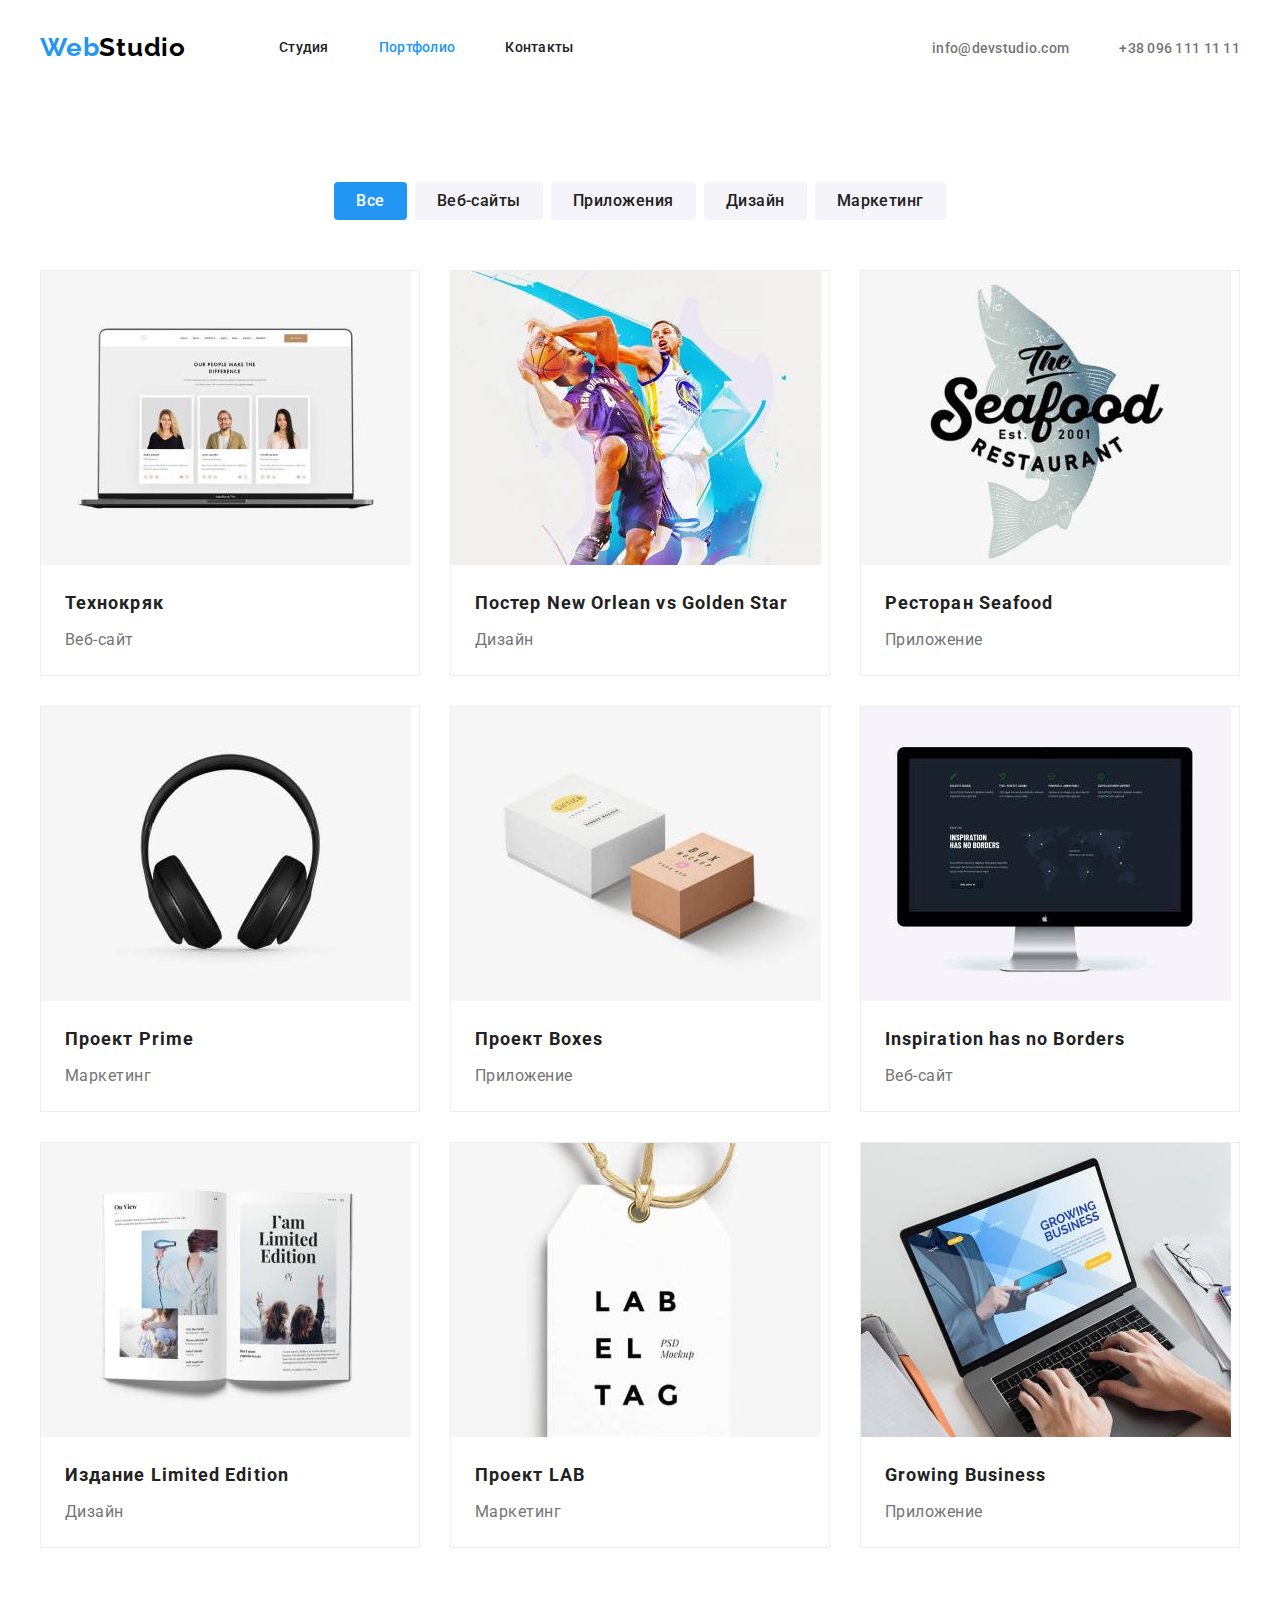
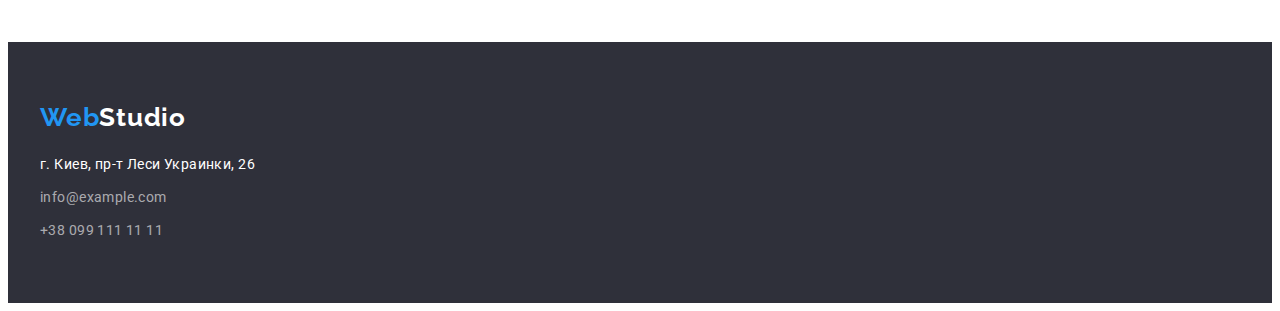
==== portfolio.html @ 149866d8 "Start HW 4" ====
<!DOCTYPE html>
<html lang="ru">
  <head>
    <meta charset="UTF-8" />
    <meta http-equiv="X-UA-Compatible" content="IE=edge" />
    <meta name="viewport" content="width=device-width, initial-scale=1.0" />
    <title lang="en">Portfolio</title>
    <link rel="preconnect" href="https://fonts.googleapis.com" />
    <link rel="preconnect" href="https://fonts.gstatic.com" crossorigin />
    <link href="https://fonts.googleapis.com/css2?family=Raleway:wght@700&family=Roboto:wght@400;500;700&display=swap" rel="stylesheet"/>
    <link rel="stylesheet" href="https://cdnjs.cloudflare.com/ajax/libs/modern-normalize/1.1.0/modern-normalize.min.css" integrity="sha512-wpPYUAdjBVSE4KJnH1VR1HeZfpl1ub8YT/NKx4PuQ5NmX2tKuGu6U/JRp5y+Y8XG2tV+wKQpNHVUX03MfMFn9Q==" crossorigin="anonymous" referrerpolicy="no-referrer"/>
    <link rel="stylesheet" href="./css/styles.css" />
  </head>
  <body>
    <header>
      <div class="container header-container">
        <nav class="header-nav">
          <a class="logo header-logo link" href="#" lang="en"
            ><span class="logo-first link">Web</span><span class="logo-second link">Studio</span></a>
          <ul class="list menu-list">
            <li class="menu-item"><a class="menu-link link" href="./index.html">Студия</a></li>
            <li class="menu-item">
              <a class="menu-link link current" href="/">Портфолио</a>
            </li>
            <li class="menu-item"><a class="menu-link link" href="#">Контакты</a></li>
          </ul>
        </nav>
        <ul class="list adress-list">
          <li class="adress-item">
            <a class="adress-link link" href="mailto:info@devstudio.com">info@devstudio.com</a>
          </li>
          <li class="adress-item">
            <a class="adress-link link" href="tel:+380961111111">+38 096 111 11 11</a>
          </li>
        </ul>
      </div>
    </header>
    <main>
      <section class="section">
        <div class="container">
          <h1 class="visually-hidden" lang="en">filters</h1>
          <ul class="list filter-list">
            <li class="filter-item">
              <button class="button filter-button current" type="button">Все</button>
            </li>
            <li class="filter-item">
              <button class="button filter-button" type="button">Веб-сайты</button>
            </li>
            <li class="filter-item">
              <button class="button filter-button" type="button">Приложения</button>
            </li>
            <li class="filter-item">
              <button class="button filter-button" type="button">Дизайн</button>
            </li>
            <li class="filter-item">
              <button class="button filter-button" type="button">Маркетинг</button>
            </li>
          </ul>
          <ul class="list project-list">
            <li class="projects-item">
              <a class="link" href="#">
                <img src="./images/employees.jpg" alt="Технокряк" width="370" height="294" />
                <div class="projects-container">
                  <h2 class="projects-title">Технокряк</h2>
                  <p class="project-text">Веб-сайт</p>
                </div>
              </a>
            </li>
            <li class="projects-item">
              <a class="link" href="#">
                <img src="./images/New_Orlean_vs_Golden_Star.jpg" alt="Постер New Orlean vs Golden Star" width="370" height="294"/>
                <div class="projects-container">
                  <h2 class="projects-title">Постер New Orlean vs Golden Star</h2>
                  <p class="project-text">Дизайн</p>
                </div>
              </a>
            </li>
            <li class="projects-item">
              <a class="link" href="#">
                <img src="./images/Seafood.jpg" alt="Ресторан Seafood" width="370" height="294" />
                <div class="projects-container">
                  <h2 class="projects-title">Ресторан Seafood</h2>
                  <p class="project-text">Приложение</p>
                </div>
              </a>
            </li>
            <li class="projects-item">
              <a class="link" href="#">
                <img src="./images/Prime.jpg" alt="Проект Prime" width="370" height="294" />
                <div class="projects-container">
                  <h2 class="projects-title">Проект Prime</h2>
                  <p class="project-text">Маркетинг</p>
                </div>
              </a>
            </li>
            <li class="projects-item">
              <a class="link" href="#">
                <img src="./images/Boxes.jpg" alt="Проект Boxes" width="370" height="294" />
                <div class="projects-container">
                  <h2 class="projects-title">Проект Boxes</h2>
                  <p class="project-text">Приложение</p>
                </div>
              </a>
            </li>
            <li class="projects-item">
              <a class="link" href="#">
                <img src="./images/Inspiration.jpg" alt="Inspiration has no Borders" width="370" height="294"/>
                <div class="projects-container">
                  <h2 class="projects-title" lang="en">Inspiration has no Borders</h2>
                  <p class="project-text">Веб-сайт</p>
                </div>
              </a>
            </li>
            <li class="projects-item">
              <a class="link" href="#">
                <img src="./images/Limited_Edition.jpg" alt="Издание Limited Edition" width="370" height="294"/>
                <div class="projects-container">
                  <h2 class="projects-title">Издание Limited Edition</h2>
                  <p class="project-text">Дизайн</p>
                </div>
              </a>
            </li>
            <li class="projects-item">
              <a class="link" href="#">
                <img src="./images/LAB.jpg" alt="Проект LAB" width="370" height="294" />
                <div class="projects-container">
                  <h2 class="projects-title">Проект LAB</h2>
                  <p class="project-text">Маркетинг</p>
                </div>
              </a>
            </li>
            <li class="projects-item">
              <a class="link" href="#">
                <img src="./images/Growing_Business.jpg" alt="Growing Business" width="370" height="294"/>
                <div class="projects-container">
                  <h2 class="projects-title" lang="en">Growing Business</h2>
                  <p class="project-text">Приложение</p>
              </div>
              </a>
            </li>
          </ul>
        </div>
      </section>
    </main>
    <footer class="footer-hero">
      <div class="container footer-container">
        <a class="logo footer-logo" href="./index.html" lang="en"><span class="logo-first">Web</span><span class="logo-third">Studio</span></a>
        <address class="address">
          <ul class="footer-adress list">
            <li class="footer-item">
              <a class="footer-address-link link" href="https://goo.gl/maps/7NXjb8yNVrLGPsfN6" target="_blank" rel="noopener noreferrer" >г. Киев, пр-т Леси Украинки, 26</a>
            </li>
            <li class="footer-item">
              <a class="footer-address-list link" href="mailto:info@example.com">info@example.com</a>
            </li>
            <li class="footer-item">
              <a class="footer-address-list link" href="tel:+380991111111">+38 099 111 11 11</a>
            </li>
          </ul>
        </address>
      </div>
    </footer>
  </body>
</html>
---- css/styles.css ----
:root {
    --white-color: #ffffff;
    --header-title-color: #212121;
    --primary-text-color: #757575;
    --second-text-color: rgba(255, 255, 255, 0.6);
    --accent-color: #2196f3;
    --focus-hover-color: #188ce8;
    --first-accent-color: #000000;
    --about-us-color: #f5f4fa;
    --background-hero-footer-color: #2f303a;
  }
  
  p,
  h1,
  h2,
  h3,
  h4,
  h5,
  h6 {
    margin: 0;
  }
  
  ul {
    margin: 0;
    padding: 0;
  }
  
  button {
    cursor: pointer;
  }
  
  img {
    max-width: 100%;
    height: auto;
    display: block;
  }
  
  body {
    font-family: 'Roboto', sans-serif;
  }
  
  .container {
    width: 1200px;
    padding-left: 15px;
    padding-right: 15px;
    margin-left: auto;
    margin-right: auto;
  }
  
  .list {
    list-style: none;
  }
  
  a {
    text-decoration: none;
  }
  
  .btn-bold {
    font-family: inherit;
    font-weight: 700;
    font-size: 16px;
    line-height: 1.86;
    background-color: var(--accent-color);
    align-items: center;
    text-align: center;
    letter-spacing: 0.06em;
    color: var(--white-color);
    box-shadow: 0px 4px 4px rgba(0, 0, 0, 0.15);
    border-radius: 4px;
    border: none;
    padding: 10px 32px;
    margin-top: 30px;
  }
  
  .btn-bold:hover,
  .btn-bold:focus {
    color: var(--white-color);
    background-color: var(--focus-hover-color);
  }
  
  .filter-button {
    font-family: inherit;
    font-weight: 500;
    font-size: 16px;
    line-height: 1.63;
    text-align: center;
    letter-spacing: 0.03em;
    color: var(--header-title-color);
    cursor: pointer;
    background-color: var(--about-us-color);
    border-radius: 4px;
    border: none;
    padding: 6px 22px;
  }
  
  .filter-button:hover,
  .filter-button:focus {
    color: var(--white-color);
    background-color: var(--accent-color);
  }
  
  /* ----------------------heder------------------- */
  .header-container {
    display: flex;
    align-items: center;
    border-bottom: 1px;
  }
  
  .header-nav {
    display: flex;
    align-items: center;
  }
  
  .header-logo {
    margin-right: 93px;
    padding-top: 24px;
    padding-bottom: 25px;
  }
  
  .logo {
    font-family: Raleway, sans-serif;
    font-weight: 700;
    font-size: 26px;
    line-height: 1.19;
    letter-spacing: 0.03em;
  }
  
  .logo-first {
    color: var(--accent-color);
  }
  
  .logo-second {
    color: var(--first-accent-color);
  }
  
  .menu-item {
    display: flex;
  }
  
  .menu-item:not(:last-child) {
    margin-right: 50px;
  }
  
  .menu-link.current {
    color: var(--accent-color);
  }
  
  .menu-list {
    display: flex;
  }
  
  .menu-link {
    font-weight: 500;
    font-size: 14px;
    line-height: 1.14;
    letter-spacing: 0.02em;
    color: var(--header-title-color);
  }
  
  .adress-link {
    font-weight: 500;
    font-size: 14px;
    line-height: 1.14;
    letter-spacing: 0.02em;
    color: var(--primary-text-color);
  }
  
  .adress-item:not(:first-child) {
    margin-left: 50px;
  }
  
  .adress-link:focus,
  .adress-link:hover {
    color: var(--accent-color);
  }
  
  .adress-list {
    display: flex;
    margin-left: auto;
  }
  .menu-link:hover,
  .menu-link:focus {
    color: var(--accent-color);
  }
  
  /*---------------------hero-----------------------*/
  .hero {
    background-color: var(--background-hero-footer-color);
    padding-top: 200px;
    padding-bottom: 200px;
    text-align: center;
  }
  
  .hero-main {
    font-weight: 900;
    font-size: 44px;
    line-height: 1.36;
    letter-spacing: 0.06em;
    text-transform: uppercase;
    color: var(--white-color);
    text-align: center;
    letter-spacing: 0.06em;
    text-transform: uppercase;
  }
  
  .section {
    padding-top: 94px;
    padding-bottom: 94px;
  }
  
  .visually-hidden {
    position: absolute;
    clip: rect(0 0 0 0);
    width: 1px;
    height: 1px;
    margin: -1px;
  }
  
  .advantage {
    display: flex;
  }
  .advantage-item {
    width: 270px;
  }
  
  .advantage-item:not(:last-child) {
    margin-right: 30px;
  }
  
  .advantage-title {
    font-weight: 700;
    font-size: 14px;
    line-height: 1.14;
    letter-spacing: 0.03em;
    text-transform: uppercase;
    color: var(--header-title-color);
    margin-bottom: 10px;
  }
  
  .advantage-text {
    font-size: 14px;
    line-height: 1.71;
    letter-spacing: 0.03em;
    color: var(--primary-text-color);
  }
  
  .works-section {
    padding-top: 0;
  }
  
  .team-section {
    background-color: var(--about-us-color);
  }
  
  .works-title {
    font-weight: 700;
    font-size: 36px;
    line-height: 1.17;
    text-align: center;
    letter-spacing: 0.03em;
    color: var(--header-title-color);
    margin-bottom: 50px;
  }
  
  .works-list {
    display: flex;
  }
  
  .works-item:not(:last-child) {
    margin-right: 30px;
  }
  
  .team-list {
    display: flex;
  }
  
  .team-item-container {
    background-color: var(--white-color);
    box-shadow: 0px 1px 3px rgba(0, 0, 0, 0.12), 0px 1px 1px rgba(0, 0, 0, 0.14),
      0px 2px 1px rgba(0, 0, 0, 0.2);
    border-radius: 0px 0px 4px 4px;
    padding-top: 30px;
    padding-bottom: 30px;
  }
  .team-item:not(:last-child) {
    margin-right: 30px;
  }
  .team-name {
    font-weight: 500;
    font-size: 16px;
    line-height: 1.19;
    text-align: center;
    letter-spacing: 0.03em;
    color: var(--header-title-color);
  }
  
  .team-position {
    font-size: 16px;
    line-height: 1.19;
    text-align: center;
    letter-spacing: 0.03em;
    color: var(--primary-text-color);
    margin-top: 10px;
  }
  
  /*-------------------projects------------------*/
  .section {
    padding-top: 94px;
    padding-bottom: 94px;
  }
  
  .filter-button.current {
    color: var(--white-color);
    background-color: var(--accent-color);
  }
  
  .filter-list {
    margin-bottom: 50px;
    display: flex;
    justify-content: center;
  }
  
  .filter-item:not(:last-child) {
    margin-right: 8px;
  }
  
  .project-list {
    display: flex;
    flex-wrap: wrap;
    margin-left: -30px;
    margin-bottom: -30px;
  }
  
  .projects-item {
    background: var(--white-color);
    border: 1px solid #eeeeee;
    box-sizing: border-box;
    width: 370px;
  }
  
  .projects-item {
    flex-basis: calc(100% / 3 - 30px);
    margin-left: 30px;
    margin-bottom: 30px;
  }
  
  .projects-container {
    padding-top: 20px;
    padding-left: 24px;
    padding-right: 24px;
    padding-bottom: 20px;
  }
  
  .projects-title {
    font-weight: 700;
    font-size: 18px;
    line-height: 2;
    letter-spacing: 0.06em;
    color: var(--header-title-color);
  }
  
  .project-text {
    font-size: 16px;
    line-height: 1.88;
    letter-spacing: 0.03em;
    color: var(--primary-text-color);
    margin-top: 4px;
  }
  /*------------------footer------------------*/
  
  .footer-hero {
    padding-top: 60px;
    padding-bottom: 60px;
    background-color: var(--background-hero-footer-color);
  }
  
  .footer-logo {
    display: block;
    margin-bottom: 20px;
  }
  
  .footer-address-link {
    font-style: normal;
    font-size: 14px;
    line-height: 1.71;
    letter-spacing: 0.03em;
    color: var(--white-color);
  }
  
  .footer-item:not(:last-child) {
    margin-bottom: 9px;
  }
  
  .footer-address-list {
    font-style: normal;
    font-size: 14px;
    line-height: 1.71;
    letter-spacing: 0.03em;
    color: var(--second-text-color);
  }
  
  .logo-third {
    font-family: Raleway;
    font-style: normal;
    font-weight: 700;
    font-size: 26px;
    line-height: 1.19;
    letter-spacing: 0.03em;
    color: var(--white-color);
  }
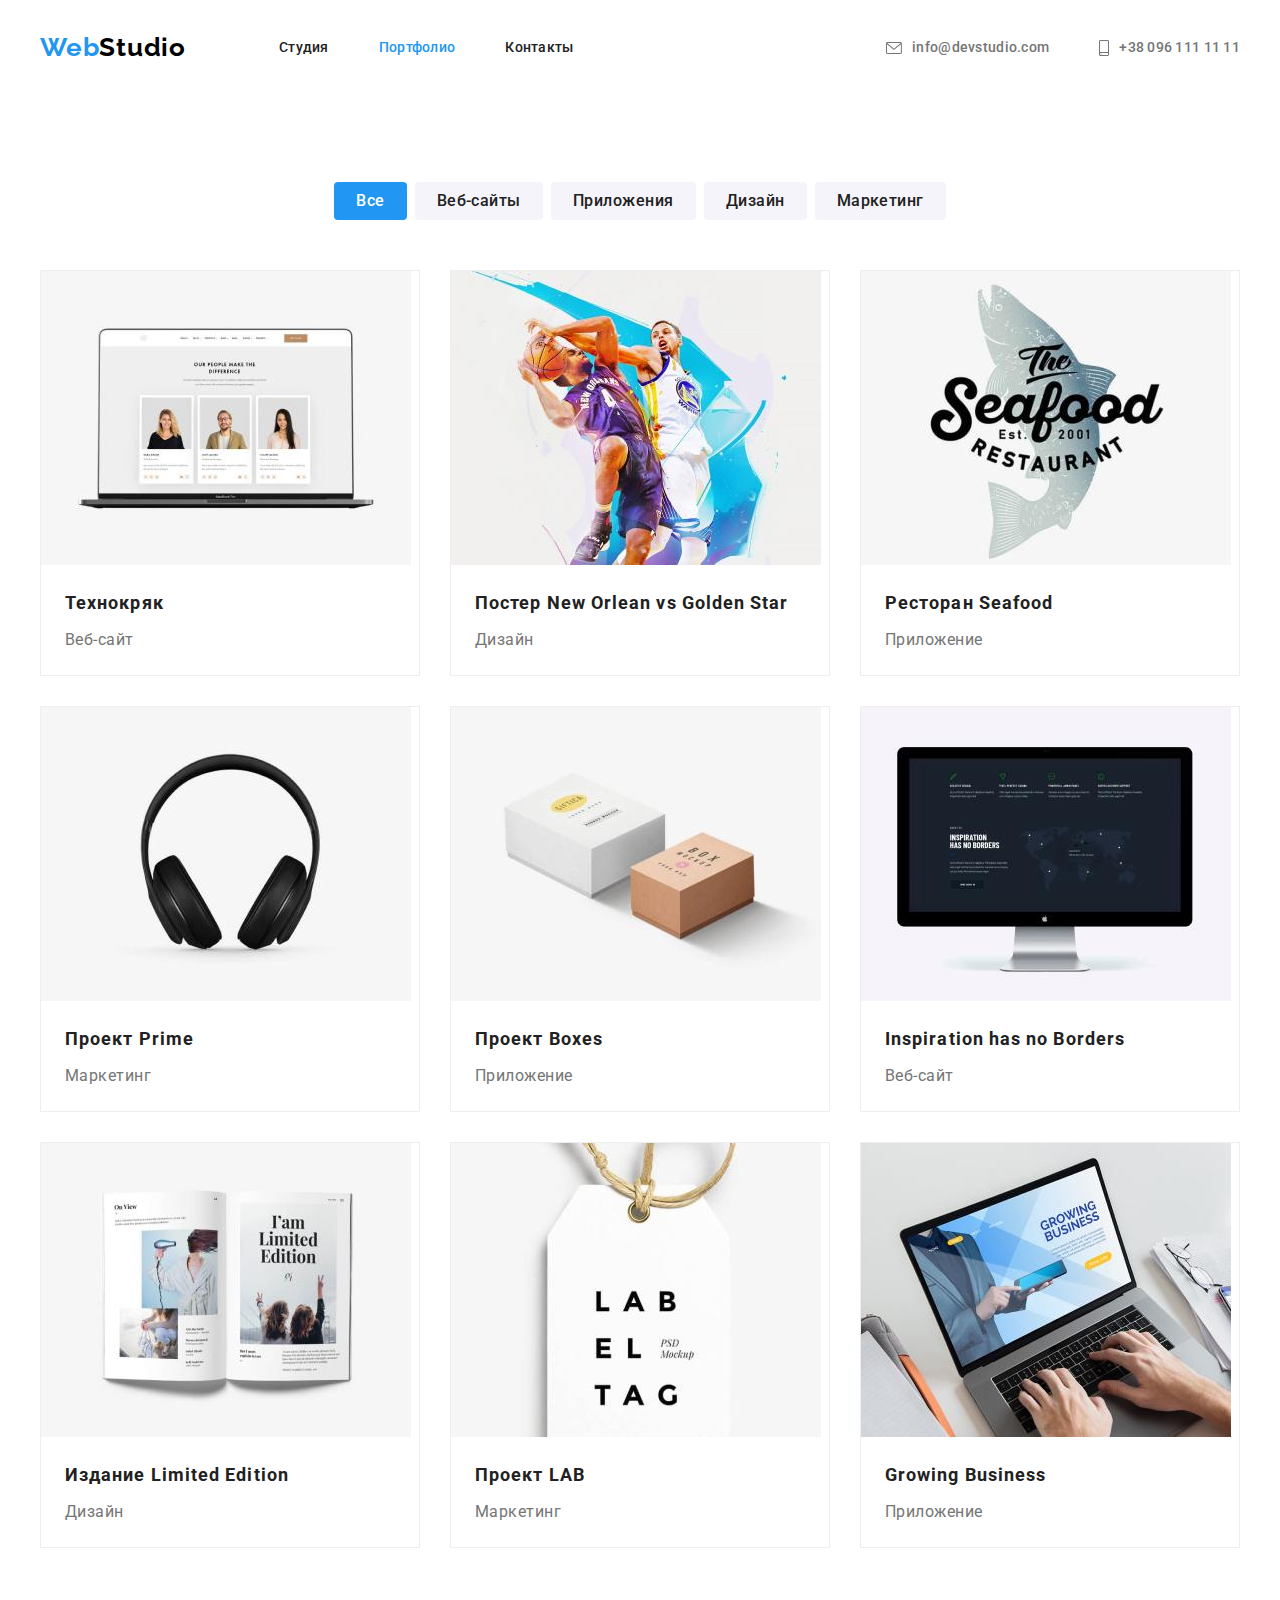
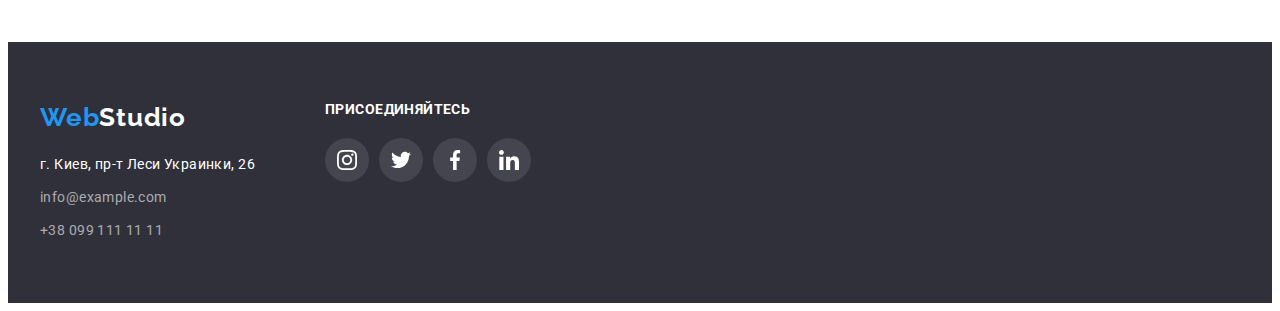
==== commit a885718e: "Ready" ====
--- a/portfolio.html
+++ b/portfolio.html
@@ -27,10 +27,14 @@
         </nav>
         <ul class="list adress-list">
           <li class="adress-item">
-            <a class="adress-link link" href="mailto:info@devstudio.com">info@devstudio.com</a>
+            <a class="adress-link link" href="mailto:info@devstudio.com">
+              <svg class="adress-icon" width="16" height="12">
+                <use href="./images/icons.svg#icon-envelope"></use></svg>info@devstudio.com</a>
           </li>
           <li class="adress-item">
-            <a class="adress-link link" href="tel:+380961111111">+38 096 111 11 11</a>
+            <a class="adress-link link" href="tel:+380961111111">
+              <svg class="adress-icon" width="10" height="16">
+                <use href="./images/icons.svg#icon-smartphone"></use></svg>+38 096 111 11 11</a>
           </li>
         </ul>
       </div>
@@ -58,7 +62,7 @@
           </ul>
           <ul class="list project-list">
             <li class="projects-item">
-              <a class="link" href="#">
+              <a class="link project-link" href="#">
                 <img src="./images/employees.jpg" alt="Технокряк" width="370" height="294" />
                 <div class="projects-container">
                   <h2 class="projects-title">Технокряк</h2>
@@ -67,7 +71,7 @@
               </a>
             </li>
             <li class="projects-item">
-              <a class="link" href="#">
+              <a class="link project-link" href="#">
                 <img src="./images/New_Orlean_vs_Golden_Star.jpg" alt="Постер New Orlean vs Golden Star" width="370" height="294"/>
                 <div class="projects-container">
                   <h2 class="projects-title">Постер New Orlean vs Golden Star</h2>
@@ -76,7 +80,7 @@
               </a>
             </li>
             <li class="projects-item">
-              <a class="link" href="#">
+              <a class="link project-link" href="#">
                 <img src="./images/Seafood.jpg" alt="Ресторан Seafood" width="370" height="294" />
                 <div class="projects-container">
                   <h2 class="projects-title">Ресторан Seafood</h2>
@@ -85,7 +89,7 @@
               </a>
             </li>
             <li class="projects-item">
-              <a class="link" href="#">
+              <a class="link project-link" href="#">
                 <img src="./images/Prime.jpg" alt="Проект Prime" width="370" height="294" />
                 <div class="projects-container">
                   <h2 class="projects-title">Проект Prime</h2>
@@ -94,7 +98,7 @@
               </a>
             </li>
             <li class="projects-item">
-              <a class="link" href="#">
+              <a class="link project-link" href="#">
                 <img src="./images/Boxes.jpg" alt="Проект Boxes" width="370" height="294" />
                 <div class="projects-container">
                   <h2 class="projects-title">Проект Boxes</h2>
@@ -103,7 +107,7 @@
               </a>
             </li>
             <li class="projects-item">
-              <a class="link" href="#">
+              <a class="link project-link" href="#">
                 <img src="./images/Inspiration.jpg" alt="Inspiration has no Borders" width="370" height="294"/>
                 <div class="projects-container">
                   <h2 class="projects-title" lang="en">Inspiration has no Borders</h2>
@@ -112,7 +116,7 @@
               </a>
             </li>
             <li class="projects-item">
-              <a class="link" href="#">
+              <a class="link project-link" href="#">
                 <img src="./images/Limited_Edition.jpg" alt="Издание Limited Edition" width="370" height="294"/>
                 <div class="projects-container">
                   <h2 class="projects-title">Издание Limited Edition</h2>
@@ -121,7 +125,7 @@
               </a>
             </li>
             <li class="projects-item">
-              <a class="link" href="#">
+              <a class="link project-link" href="#">
                 <img src="./images/LAB.jpg" alt="Проект LAB" width="370" height="294" />
                 <div class="projects-container">
                   <h2 class="projects-title">Проект LAB</h2>
@@ -130,7 +134,7 @@
               </a>
             </li>
             <li class="projects-item">
-              <a class="link" href="#">
+              <a class="link project-link" href="#">
                 <img src="./images/Growing_Business.jpg" alt="Growing Business" width="370" height="294"/>
                 <div class="projects-container">
                   <h2 class="projects-title" lang="en">Growing Business</h2>
@@ -144,20 +148,63 @@
     </main>
     <footer class="footer-hero">
       <div class="container footer-container">
-        <a class="logo footer-logo" href="./index.html" lang="en"><span class="logo-first">Web</span><span class="logo-third">Studio</span></a>
-        <address class="address">
+        <div class="address-container">
+          <a class="logo footer-logo" href="./index.html" lang="en"><span class="logo-first">Web</span><span class="logo-third">Studio</span></a>
+          <address class="address">
           <ul class="footer-adress list">
             <li class="footer-item">
-              <a class="footer-address-link link" href="https://goo.gl/maps/7NXjb8yNVrLGPsfN6" target="_blank" rel="noopener noreferrer" >г. Киев, пр-т Леси Украинки, 26</a>
+              <a
+                class="footer-address-link link"
+                href="https://goo.gl/maps/7NXjb8yNVrLGPsfN6"
+                target="_blank"
+                rel="noopener noreferrer"
+                >г. Киев, пр-т Леси Украинки, 26</a
+              >
             </li>
             <li class="footer-item">
-              <a class="footer-address-list link" href="mailto:info@example.com">info@example.com</a>
+              <a class="footer-address-list link" href="mailto:info@example.com"
+                >info@example.com</a
+              >
             </li>
             <li class="footer-item">
               <a class="footer-address-list link" href="tel:+380991111111">+38 099 111 11 11</a>
             </li>
           </ul>
         </address>
+      </div>
+      <div class="join-container">
+          <p class="connect-text">присоединяйтесь</p>
+          <ul class="list connect-list">
+            <li class="connect-item">
+              <a href="" class="link connect-link">
+                <svg class="connect-icon" width="20" height="20">
+                  <use href="./images/icons.svg#icon-instagram"></use>
+                </svg>
+              </a>
+            </li>
+            <li class="connect-item">
+              <a href="" class="link connect-link">
+                <svg class="connect-icon" width="20" height="20">
+                  <use href="./images/icons.svg#icon-twitter"></use>
+                </svg>
+              </a>
+            </li>
+            <li class="connect-item">
+              <a href="" class="link connect-link">
+                <svg class="connect-icon" width="20" height="20">
+                  <use href="./images/icons.svg#icon-facebook"></use>
+                </svg>
+              </a>
+            </li>
+            <li class="connect-item">
+              <a href="" class="link connect-link">
+                <svg class="connect-icon" width="20" height="20">
+                  <use href="./images/icons.svg#icon-linkedin"></use>
+                </svg>
+              </a>
+            </li>
+          </ul>
+        </div>
       </div>
     </footer>
   </body>
--- a/css/styles.css
+++ b/css/styles.css
@@ -1,411 +1,586 @@
 :root {
-    --white-color: #ffffff;
-    --header-title-color: #212121;
-    --primary-text-color: #757575;
-    --second-text-color: rgba(255, 255, 255, 0.6);
-    --accent-color: #2196f3;
-    --focus-hover-color: #188ce8;
-    --first-accent-color: #000000;
-    --about-us-color: #f5f4fa;
-    --background-hero-footer-color: #2f303a;
-  }
+  --white-color: #ffffff;
+  --header-title-color: #212121;
+  --primary-text-color: #757575;
+  --second-text-color: rgba(255, 255, 255, 0.6);
+  --accent-color: #2196f3;
+  --focus-hover-color: #188ce8;
+  --first-accent-color: #000000;
+  --about-us-color: #f5f4fa;
+  --background-hero-footer-color: #2f303a;
+}
+
+p,
+h1,
+h2,
+h3,
+h4,
+h5,
+h6 {
+  margin: 0;
+}
+
+ul {
+  margin: 0;
+  padding: 0;
+}
+
+button {
+  cursor: pointer;
+}
+
+img {
+  max-width: 100%;
+  height: auto;
+  display: block;
+}
+
+body {
+  font-family: 'Roboto', sans-serif;
+}
+
+.container {
+  width: 1200px;
+  padding-left: 15px;
+  padding-right: 15px;
+  margin-left: auto;
+  margin-right: auto;
+}
+
+.list {
+  list-style: none;
+}
+
+a {
+  text-decoration: none;
+}
+
+.btn-bold {
+  font-family: inherit;
+  font-weight: 700;
+  font-size: 16px;
+  line-height: 1.86;
+  background-color: var(--accent-color);
+  align-items: center;
+  text-align: center;
+  letter-spacing: 0.06em;
+  color: var(--white-color);
+  box-shadow: 0px 4px 4px rgba(0, 0, 0, 0.15);
+  border-radius: 4px;
+  border: none;
+  padding: 10px 32px;
+  margin-top: 30px;
+}
+
+.btn-bold:hover,
+.btn-bold:focus {
+  color: var(--white-color);
+  background-color: var(--focus-hover-color);
+}
+
+.filter-button {
+  font-family: inherit;
+  font-weight: 500;
+  font-size: 16px;
+  line-height: 1.63;
+  text-align: center;
+  letter-spacing: 0.03em;
+  color: var(--header-title-color);
+  cursor: pointer;
+  background-color: var(--about-us-color);
+  border-radius: 4px;
+  border: none;
+  padding: 6px 22px;
+}
+
+.filter-button:hover,
+.filter-button:focus {
+  color: var(--white-color);
+  background-color: var(--accent-color);
+  box-shadow: 0px 3px 1px rgba(0, 0, 0, 0.1), 0px 1px 2px rgba(0, 0, 0, 0.08), 0px 2px 2px rgba(0, 0, 0, 0.12);
+  border-radius: 4px;
+}
+
+/* ----------------------heder------------------- */
+.header-container {
+  display: flex;
+  align-items: center;
+  border-bottom: 1px;
+}
+
+.header-nav {
+  display: flex;
+  align-items: center;
+}
+
+.header-logo {
+  margin-right: 93px;
+  padding-top: 24px;
+  padding-bottom: 25px;
+}
+
+.logo {
+  font-family: Raleway, sans-serif;
+  font-weight: 700;
+  font-size: 26px;
+  line-height: 1.19;
+  letter-spacing: 0.03em;
+}
+
+.logo-first {
+  color: var(--accent-color);
+}
+
+.logo-second {
+  color: var(--first-accent-color);
+}
+
+.menu-item {
+  display: flex;
+}
+
+.menu-item:not(:last-child) {
+  margin-right: 50px;
+}
+
+.menu-link.current {
+  color: var(--accent-color);
+}
+
+.menu-list {
+  display: flex;
+}
+
+.menu-link {
+  font-weight: 500;
+  font-size: 14px;
+  line-height: 1.14;
+  letter-spacing: 0.02em;
+  color: var(--header-title-color);
+}
+
+.adress-link {
+  font-weight: 500;
+  font-size: 14px;
+  line-height: 1.14;
+  letter-spacing: 0.02em;
+  color: var(--primary-text-color);
+  display: flex;
+  align-items: center;
+}
+
+.adress-icon {
+  fill: var(--primary-text-color);
+  margin-right: 10px;
+}
+
+.adress-item:not(:first-child) {
+  margin-left: 50px;
+}
+
+.adress-link:focus,
+.adress-link:hover {
+  color: var(--accent-color);
+}
+
+.adress-link:hover .adress-icon,
+.adress-link:focus .adress-icon {
+  fill: var(--accent-color);
+}
+
+.adress-list {
+  display: flex;
+  margin-left: auto;
+}
+.menu-link:hover,
+.menu-link:focus {
+  color: var(--accent-color);
+}
+
+/*---------------------hero-----------------------*/
+.hero {
+  background-color: var(--background-hero-footer-color);
+  padding-top: 200px;
+  padding-bottom: 200px;
+  text-align: center;
+  background-image: linear-gradient(rgba(47, 48, 58, 0.4), rgba(47, 48, 58, 0.4)),
+    url(../images/overlay.jpg);
+  background-repeat: no-repeat;
+  background-size: cover;
+  background-position: center;
+  max-width: 1600px;
+  margin: 0 auto;
+}
+
+.hero-main {
+  font-weight: 900;
+  font-size: 44px;
+  line-height: 1.36;
+  letter-spacing: 0.06em;
+  text-transform: uppercase;
+  color: var(--white-color);
+  text-align: center;
+  letter-spacing: 0.06em;
+  text-transform: uppercase;
+}
+
+.section {
+  padding-top: 94px;
+  padding-bottom: 94px;
+}
+
+.visually-hidden {
+  position: absolute;
+  clip: rect(0 0 0 0);
+  width: 1px;
+  height: 1px;
+  margin: -1px;
+}
+
+.advantage {
+  display: flex;
+}
+
+.advantage-item {
+  width: 270px;
+}
+
+.advantage-item:not(:last-child) {
+  margin-right: 30px;
+}
+
+.adventage-icon {
+  padding-top: 25px;
+  padding-bottom: 25px;
+  background-color: #f5f4fa;
+  text-align: center;
+}
+
+.advantage-title {
+  font-weight: 700;
+  font-size: 14px;
+  line-height: 1.14;
+  letter-spacing: 0.03em;
+  text-transform: uppercase;
+  color: var(--header-title-color);
+  margin-top: 30px;
+  margin-bottom: 10px;
+}
+
+.advantage-text {
+  font-size: 14px;
+  line-height: 1.71;
+  letter-spacing: 0.03em;
+  color: var(--primary-text-color);
+}
+
+.works-section {
+  padding-top: 0;
+}
+
+.team-section {
+  background-color: var(--about-us-color);
+}
+
+.works-title {
+  font-weight: 700;
+  font-size: 36px;
+  line-height: 1.17;
+  text-align: center;
+  letter-spacing: 0.03em;
+  color: var(--header-title-color);
+  margin-bottom: 50px;
+}
+
+.works-list {
+  display: flex;
+}
+
+.works-item:not(:last-child) {
+  margin-right: 30px;
+}
+
+.team-list {
+  display: flex;
+}
+
+.team-item-container {
+  background-color: var(--white-color);
+  box-shadow: 0px 1px 3px rgba(0, 0, 0, 0.12), 0px 1px 1px rgba(0, 0, 0, 0.14),
+    0px 2px 1px rgba(0, 0, 0, 0.2);
+  border-radius: 0px 0px 4px 4px;
+  padding-top: 30px;
+  padding-bottom: 30px;
+}
+
+.team-item:not(:last-child) {
+  margin-right: 30px;
+}
+
+.team-name {
+  font-weight: 500;
+  font-size: 16px;
+  line-height: 1.19;
+  text-align: center;
+  letter-spacing: 0.03em;
+  color: var(--header-title-color);
+}
+
+.team-position {
+  font-size: 16px;
+  line-height: 1.19;
+  text-align: center;
+  letter-spacing: 0.03em;
+  color: var(--primary-text-color);
+  margin-top: 10px;
+  margin-bottom: 16px;
+}
+
+.social-list {
+  display: flex;
+  justify-content: center;
+}
+
+.social-item {
+  width: 44px;
+  height: 44px;
+}
+
+.social-item:not(:last-child) {
+  margin-right: 10px;
+}
+
+.social-icon {
+  fill: #afb1b8;
+}
+
+.social-link {
+  width: 100%;
+  height: 100%;
+  background-color: var(--white-color);
+  border-radius: 50%;
+  display: block;
+  display: flex;
+  align-items: center;
+  justify-content: center;
+}
+
+.social-link:hover,
+.social-link:focus {
+  background-color: var(--accent-color);
+}
+
+.social-link:hover .social-icon,
+.social-link:focus .social-icon {
+  fill: var(--white-color);
+}
+
+.client-list {
+  display: flex;
+}
+
+.client-item:not(:last-child) {
+  margin-right: 30px;
+}
+
+.client-link {
+  width: 170px;
+  height: 92px;
+  border: 1px solid #AFB1B8;
+  box-sizing: border-box;
+  border-radius: 4px;
+  display: block;
+  display: flex;
+  align-items: center;
+  justify-content: center;
   
-  p,
-  h1,
-  h2,
-  h3,
-  h4,
-  h5,
-  h6 {
-    margin: 0;
-  }
-  
-  ul {
-    margin: 0;
-    padding: 0;
-  }
-  
-  button {
-    cursor: pointer;
-  }
-  
-  img {
-    max-width: 100%;
-    height: auto;
-    display: block;
-  }
-  
-  body {
-    font-family: 'Roboto', sans-serif;
-  }
-  
-  .container {
-    width: 1200px;
-    padding-left: 15px;
-    padding-right: 15px;
-    margin-left: auto;
-    margin-right: auto;
-  }
-  
-  .list {
-    list-style: none;
-  }
-  
-  a {
-    text-decoration: none;
-  }
-  
-  .btn-bold {
-    font-family: inherit;
-    font-weight: 700;
-    font-size: 16px;
-    line-height: 1.86;
-    background-color: var(--accent-color);
-    align-items: center;
-    text-align: center;
-    letter-spacing: 0.06em;
-    color: var(--white-color);
-    box-shadow: 0px 4px 4px rgba(0, 0, 0, 0.15);
-    border-radius: 4px;
-    border: none;
-    padding: 10px 32px;
-    margin-top: 30px;
-  }
-  
-  .btn-bold:hover,
-  .btn-bold:focus {
-    color: var(--white-color);
-    background-color: var(--focus-hover-color);
-  }
-  
-  .filter-button {
-    font-family: inherit;
-    font-weight: 500;
-    font-size: 16px;
-    line-height: 1.63;
-    text-align: center;
-    letter-spacing: 0.03em;
-    color: var(--header-title-color);
-    cursor: pointer;
-    background-color: var(--about-us-color);
-    border-radius: 4px;
-    border: none;
-    padding: 6px 22px;
-  }
-  
-  .filter-button:hover,
-  .filter-button:focus {
-    color: var(--white-color);
-    background-color: var(--accent-color);
-  }
-  
-  /* ----------------------heder------------------- */
-  .header-container {
-    display: flex;
-    align-items: center;
-    border-bottom: 1px;
-  }
-  
-  .header-nav {
-    display: flex;
-    align-items: center;
-  }
-  
-  .header-logo {
-    margin-right: 93px;
-    padding-top: 24px;
-    padding-bottom: 25px;
-  }
-  
-  .logo {
-    font-family: Raleway, sans-serif;
-    font-weight: 700;
-    font-size: 26px;
-    line-height: 1.19;
-    letter-spacing: 0.03em;
-  }
-  
-  .logo-first {
-    color: var(--accent-color);
-  }
-  
-  .logo-second {
-    color: var(--first-accent-color);
-  }
-  
-  .menu-item {
-    display: flex;
-  }
-  
-  .menu-item:not(:last-child) {
-    margin-right: 50px;
-  }
-  
-  .menu-link.current {
-    color: var(--accent-color);
-  }
-  
-  .menu-list {
-    display: flex;
-  }
-  
-  .menu-link {
-    font-weight: 500;
-    font-size: 14px;
-    line-height: 1.14;
-    letter-spacing: 0.02em;
-    color: var(--header-title-color);
-  }
-  
-  .adress-link {
-    font-weight: 500;
-    font-size: 14px;
-    line-height: 1.14;
-    letter-spacing: 0.02em;
-    color: var(--primary-text-color);
-  }
-  
-  .adress-item:not(:first-child) {
-    margin-left: 50px;
-  }
-  
-  .adress-link:focus,
-  .adress-link:hover {
-    color: var(--accent-color);
-  }
-  
-  .adress-list {
-    display: flex;
-    margin-left: auto;
-  }
-  .menu-link:hover,
-  .menu-link:focus {
-    color: var(--accent-color);
-  }
-  
-  /*---------------------hero-----------------------*/
-  .hero {
-    background-color: var(--background-hero-footer-color);
-    padding-top: 200px;
-    padding-bottom: 200px;
-    text-align: center;
-  }
-  
-  .hero-main {
-    font-weight: 900;
-    font-size: 44px;
-    line-height: 1.36;
-    letter-spacing: 0.06em;
-    text-transform: uppercase;
-    color: var(--white-color);
-    text-align: center;
-    letter-spacing: 0.06em;
-    text-transform: uppercase;
-  }
-  
-  .section {
-    padding-top: 94px;
-    padding-bottom: 94px;
-  }
-  
-  .visually-hidden {
-    position: absolute;
-    clip: rect(0 0 0 0);
-    width: 1px;
-    height: 1px;
-    margin: -1px;
-  }
-  
-  .advantage {
-    display: flex;
-  }
-  .advantage-item {
-    width: 270px;
-  }
-  
-  .advantage-item:not(:last-child) {
-    margin-right: 30px;
-  }
-  
-  .advantage-title {
-    font-weight: 700;
-    font-size: 14px;
-    line-height: 1.14;
-    letter-spacing: 0.03em;
-    text-transform: uppercase;
-    color: var(--header-title-color);
-    margin-bottom: 10px;
-  }
-  
-  .advantage-text {
-    font-size: 14px;
-    line-height: 1.71;
-    letter-spacing: 0.03em;
-    color: var(--primary-text-color);
-  }
-  
-  .works-section {
-    padding-top: 0;
-  }
-  
-  .team-section {
-    background-color: var(--about-us-color);
-  }
-  
-  .works-title {
-    font-weight: 700;
-    font-size: 36px;
-    line-height: 1.17;
-    text-align: center;
-    letter-spacing: 0.03em;
-    color: var(--header-title-color);
-    margin-bottom: 50px;
-  }
-  
-  .works-list {
-    display: flex;
-  }
-  
-  .works-item:not(:last-child) {
-    margin-right: 30px;
-  }
-  
-  .team-list {
-    display: flex;
-  }
-  
-  .team-item-container {
-    background-color: var(--white-color);
-    box-shadow: 0px 1px 3px rgba(0, 0, 0, 0.12), 0px 1px 1px rgba(0, 0, 0, 0.14),
-      0px 2px 1px rgba(0, 0, 0, 0.2);
-    border-radius: 0px 0px 4px 4px;
-    padding-top: 30px;
-    padding-bottom: 30px;
-  }
-  .team-item:not(:last-child) {
-    margin-right: 30px;
-  }
-  .team-name {
-    font-weight: 500;
-    font-size: 16px;
-    line-height: 1.19;
-    text-align: center;
-    letter-spacing: 0.03em;
-    color: var(--header-title-color);
-  }
-  
-  .team-position {
-    font-size: 16px;
-    line-height: 1.19;
-    text-align: center;
-    letter-spacing: 0.03em;
-    color: var(--primary-text-color);
-    margin-top: 10px;
-  }
-  
-  /*-------------------projects------------------*/
-  .section {
-    padding-top: 94px;
-    padding-bottom: 94px;
-  }
-  
-  .filter-button.current {
-    color: var(--white-color);
-    background-color: var(--accent-color);
-  }
-  
-  .filter-list {
-    margin-bottom: 50px;
-    display: flex;
-    justify-content: center;
-  }
-  
-  .filter-item:not(:last-child) {
-    margin-right: 8px;
-  }
-  
-  .project-list {
-    display: flex;
-    flex-wrap: wrap;
-    margin-left: -30px;
-    margin-bottom: -30px;
-  }
-  
-  .projects-item {
-    background: var(--white-color);
-    border: 1px solid #eeeeee;
-    box-sizing: border-box;
-    width: 370px;
-  }
-  
-  .projects-item {
-    flex-basis: calc(100% / 3 - 30px);
-    margin-left: 30px;
-    margin-bottom: 30px;
-  }
-  
-  .projects-container {
-    padding-top: 20px;
-    padding-left: 24px;
-    padding-right: 24px;
-    padding-bottom: 20px;
-  }
-  
-  .projects-title {
-    font-weight: 700;
-    font-size: 18px;
-    line-height: 2;
-    letter-spacing: 0.06em;
-    color: var(--header-title-color);
-  }
-  
-  .project-text {
-    font-size: 16px;
-    line-height: 1.88;
-    letter-spacing: 0.03em;
-    color: var(--primary-text-color);
-    margin-top: 4px;
-  }
-  /*------------------footer------------------*/
-  
-  .footer-hero {
-    padding-top: 60px;
-    padding-bottom: 60px;
-    background-color: var(--background-hero-footer-color);
-  }
-  
-  .footer-logo {
-    display: block;
-    margin-bottom: 20px;
-  }
-  
-  .footer-address-link {
-    font-style: normal;
-    font-size: 14px;
-    line-height: 1.71;
-    letter-spacing: 0.03em;
-    color: var(--white-color);
-  }
-  
-  .footer-item:not(:last-child) {
-    margin-bottom: 9px;
-  }
-  
-  .footer-address-list {
-    font-style: normal;
-    font-size: 14px;
-    line-height: 1.71;
-    letter-spacing: 0.03em;
-    color: var(--second-text-color);
-  }
-  
-  .logo-third {
-    font-family: Raleway;
-    font-style: normal;
-    font-weight: 700;
-    font-size: 26px;
-    line-height: 1.19;
-    letter-spacing: 0.03em;
-    color: var(--white-color);
-  }
-  +}
+
+.client-icon {
+  fill: #AFB1B8;
+}
+
+
+.client-link:hover, .client-link:focus {
+  border: 1px solid #2196F3;
+}
+
+.client-link:hover .client-icon,
+.client-link:focus .client-icon {
+  fill: var(--accent-color);
+}
+
+
+
+/*-------------------projects------------------*/
+.section {
+  padding-top: 94px;
+  padding-bottom: 94px;
+}
+
+.filter-button.current {
+  color: var(--white-color);
+  background-color: var(--accent-color);
+}
+
+.filter-list {
+  margin-bottom: 50px;
+  display: flex;
+  justify-content: center;
+}
+
+.filter-item:not(:last-child) {
+  margin-right: 8px;
+}
+
+.project-list {
+  display: flex;
+  flex-wrap: wrap;
+  margin-left: -30px;
+  margin-bottom: -30px;
+}
+
+.projects-item {
+  background: var(--white-color);
+  border: 1px solid #eeeeee;
+  box-sizing: border-box;
+  width: 370px;
+}
+
+.projects-item {
+  flex-basis: calc(100% / 3 - 30px);
+  margin-left: 30px;
+  margin-bottom: 30px;
+}
+
+.projects-item:hover,
+.projects-item:focus {
+  background: #FFFFFF;
+  border: 1px solid #EEEEEE;
+  box-sizing: border-box;
+  box-shadow: 0px 1px 1px rgba(0, 0, 0, 0.12), 0px 4px 4px rgba(0, 0, 0, 0.06), 1px 4px 6px rgba(0, 0, 0, 0.16);
+}
+
+
+.projects-container {
+  padding-top: 20px;
+  padding-left: 24px;
+  padding-right: 24px;
+  padding-bottom: 20px;
+}
+
+.projects-title {
+  font-weight: 700;
+  font-size: 18px;
+  line-height: 2;
+  letter-spacing: 0.06em;
+  color: var(--header-title-color);
+}
+
+.project-text {
+  font-size: 16px;
+  line-height: 1.88;
+  letter-spacing: 0.03em;
+  color: var(--primary-text-color);
+  margin-top: 4px;
+}
+/*------------------footer------------------*/
+
+.footer-container {
+  display: flex;
+}
+
+.address-container {
+  margin-right: 70px;
+}
+
+.footer-hero {
+  padding-top: 60px;
+  padding-bottom: 60px;
+  background-color: var(--background-hero-footer-color);
+}
+
+.footer-logo {
+  display: block;
+  margin-bottom: 20px;
+}
+
+.footer-address-link {
+  font-style: normal;
+  font-size: 14px;
+  line-height: 1.71;
+  letter-spacing: 0.03em;
+  color: var(--white-color);
+}
+
+.footer-item:not(:last-child) {
+  margin-bottom: 9px;
+}
+
+.footer-address-list {
+  font-style: normal;
+  font-size: 14px;
+  line-height: 1.71;
+  letter-spacing: 0.03em;
+  color: var(--second-text-color);
+}
+
+.logo-third {
+  font-family: Raleway;
+  font-style: normal;
+  font-weight: 700;
+  font-size: 26px;
+  line-height: 1.19;
+  letter-spacing: 0.03em;
+  color: var(--white-color);
+}
+
+.connect-text {
+  font-style: normal;
+  font-weight: 700;
+  font-size: 14px;
+  line-height: 1.14;
+  letter-spacing: 0.03em;
+  text-transform: uppercase;
+  color: var(--white-color);
+  margin-bottom: 20px;
+}
+
+.connect-list {
+  display: flex;
+  justify-content: center;
+}
+
+.connect-item {
+  width: 44px;
+  height: 44px;
+}
+
+.connect-item:not(:last-child) {
+  margin-right: 10px;
+}
+
+.connect-icon {
+  fill: #ffffff;
+}
+
+.connect-link {
+  width: 100%;
+  height: 100%;
+  background-color: rgba(255, 255, 255, 0.1);
+  border-radius: 50%;
+  display: block;
+  display: flex;
+  align-items: center;
+  justify-content: center;
+}
+
+.connect-link:hover,
+.connect-link:focus {
+  background-color: var(--accent-color);
+}
+
+.connect-link:hover .connect-icon,
+.connect-link:focus .connect-icon {
+  fill: var(--white-color);
+}